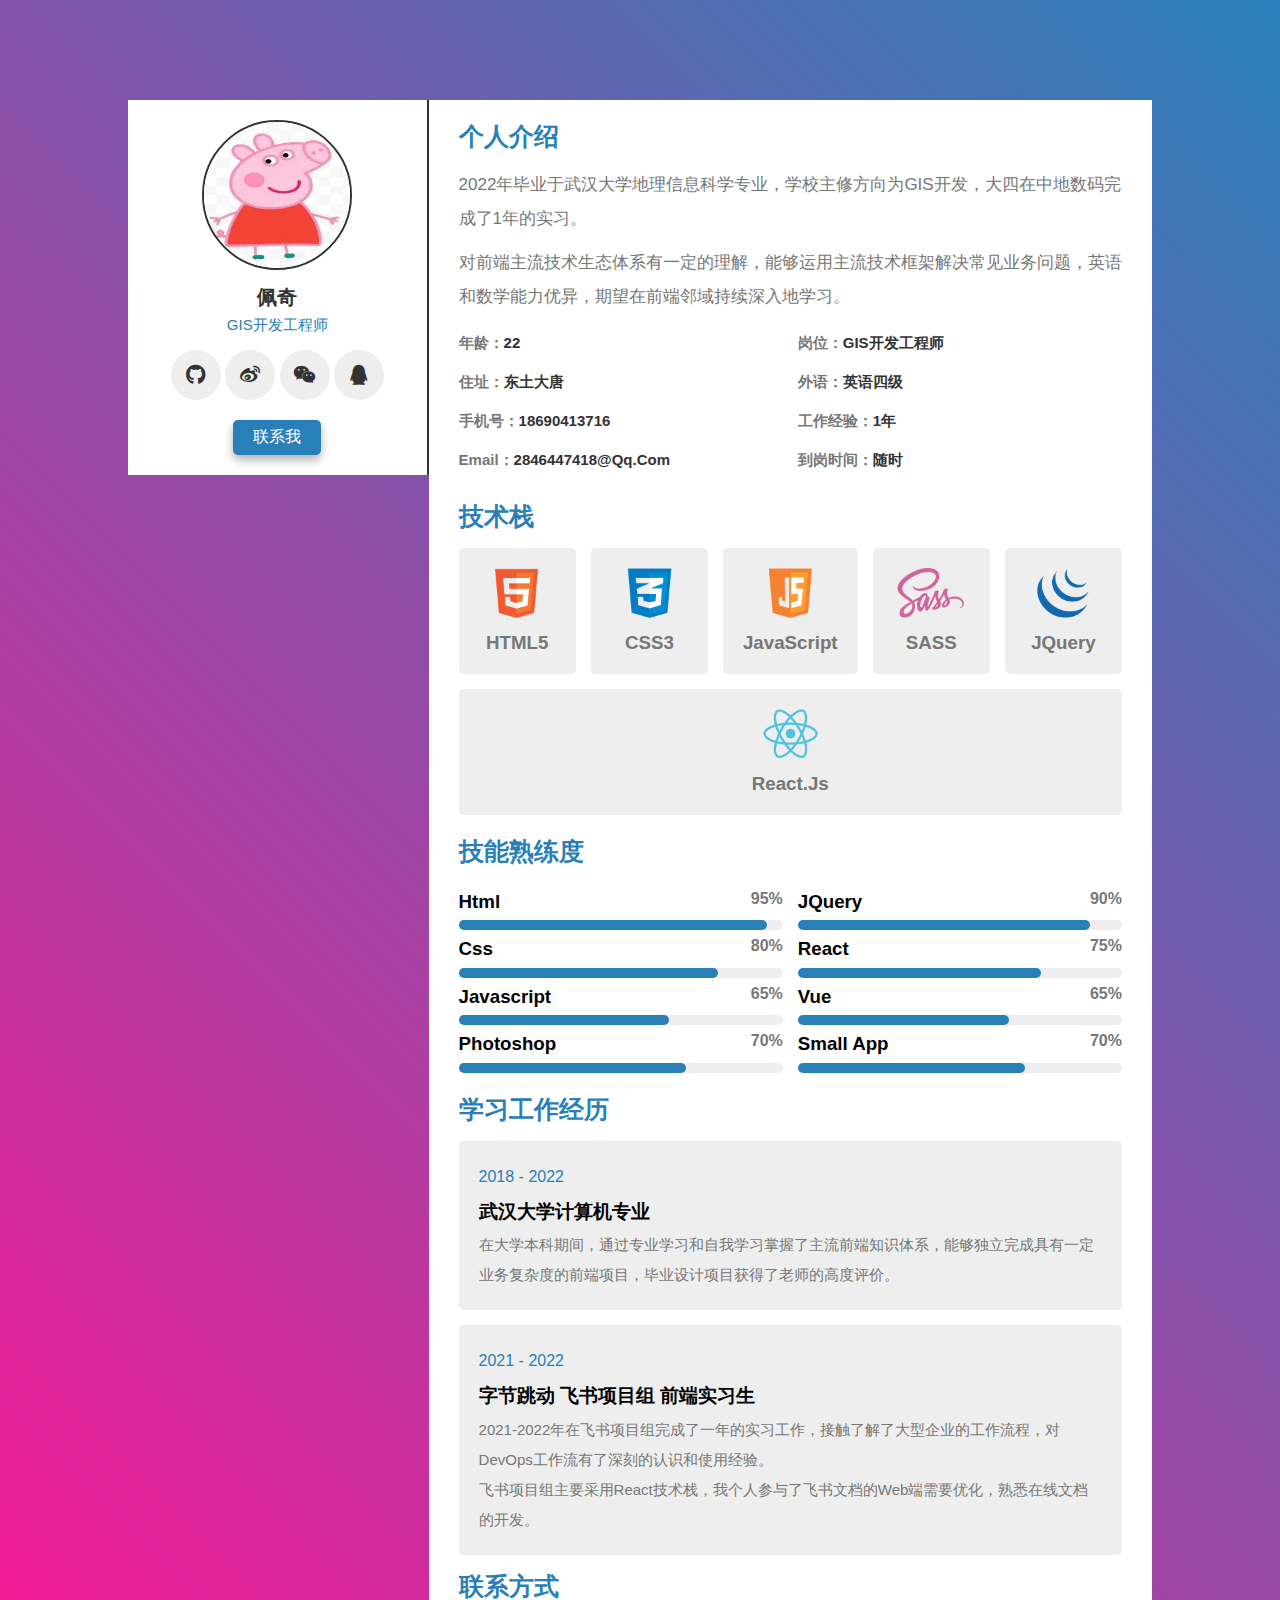
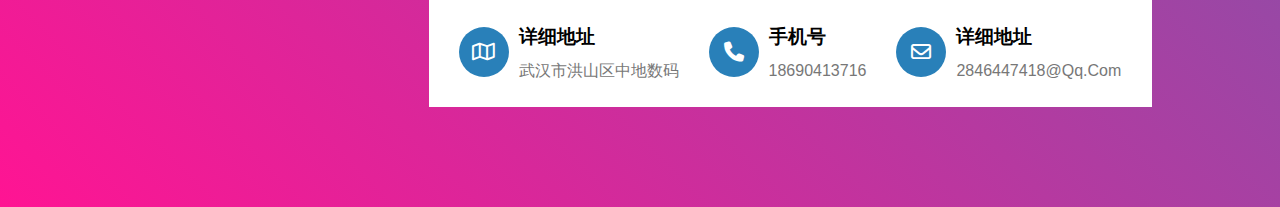
==== index.html @ 904a6cda "Add files via upload" ====
<!DOCTYPE html>
<html lang="en">
<head>
    <meta charset="UTF-8">
    <meta http-equiv="X-UA-Compatible" content="IE=edge">
    <meta name="viewport" content="width=device-width, initial-scale=1.0">
    <title>个人简历</title>
    <!-- 引入图标 -->
    <link rel="shortcut icon" href="favicon.ico" type="image/x-icon">
    <!-- 引入font-awesome -->
    <link rel="stylesheet" href="https://cdn.bootcdn.net/ajax/libs/font-awesome/6.2.1/css/all.css">
    <!-- 引入css样式 -->
    <link rel="stylesheet" href="./css/style.css">
</head>
<body>
    <!-- 页面主体 -->
    <main class="container">
        <!-- 个人概要 -->
        <aside class="profile">
            <img src="./images/pic.png" alt="">
            <h3>佩奇</h3>
            <p>GIS开发工程师</p>
            <div class="share">
                <a href="#" class="fa-brands fa-github"></a>
                <a href="#" class="fa-brands fa-weibo"></a>
                <a href="#" class="fa-brands fa-weixin"></a>
                <a href="#" class="fa-brands fa-qq"></a>
            </div>
            <a href="#" class="btn">联系我</a>
        </aside>
        <!-- 详细信息 -->
        <aside class="information">
            <!-- 个人介绍模块 -->
            <section class="about">
                <h3 class="title">个人介绍</h3>
                <p>2022年毕业于武汉大学地理信息科学专业，学校主修方向为GIS开发，大四在中地数码完成了1年的实习。</p>
                <p>对前端主流技术生态体系有一定的理解，能够运用主流技术框架解决常见业务问题，英语和数学能力优异，期望在前端邻域持续深入地学习。</p>
                <div class="box-container">
                    <div class="box">
                        <h3><span>年龄：</span>22</h3>
                        <h3><span>住址：</span>东土大唐</h3>
                        <h3><span>手机号：</span>18690413716</h3>
                        <h3><span>email：</span>2846447418@qq.com</h3>
                    </div>
                    <div class="box">
                        <h3><span>岗位：</span>GIS开发工程师</h3>
                        <h3><span>外语：</span>英语四级</h3>
                        <h3><span>工作经验：</span>1年</h3>
                        <h3><span>到岗时间：</span>随时</h3>
                    </div>
                </div>
            </section>

            <!-- 技术栈 -->
            <section class="services">
                <h3 class="title">技术栈</h3>
                <div class="tp">
                    <div class="box-tp">
                        <img src="./images/icon-1.png" alt="">
                        <h3>HTML5</h3>
                    </div>
                    <div class="box-tp">
                        <img src="./images/icon-2.png" alt="">
                        <h3>CSS3</h3>
                    </div>
                    <div class="box-tp">
                        <img src="./images/icon-3.png" alt="">
                        <h3>JavaScript</h3>
                    </div>
                    <div class="box-tp">
                        <img src="./images/icon-4.png" alt="">
                        <h3>SASS</h3>
                    </div>
                    <div class="box-tp">
                        <img src="./images/icon-5.png" alt="">
                        <h3>JQuery</h3>
                    </div>
                    <div class="box-tp">
                        <img src="./images/icon-6.png" alt="">
                        <h3>React.js</h3>
                    </div>
                </div>
            </section>

            <!-- 技能熟练度 -->
            <section class="skill">
                <h3 class="title">技能熟练度</h3>
                <div class="box">
                    <div class="box-list">
                        <div class="box1 box-s">
                            <div class="sj"><h3>Html</h3><span>95%</span></div>
                            <div class="jd"><div></div></div>
                        </div>
                        <div class="box2 box-s">
                            <div class="sj"><h3>Css</h3><span>80%</span></div>
                            <div class="jd"><div></div></div>
                        </div>
                        <div class="box3 box-s">
                            <div class="sj"><h3>Javascript</h3><span>65%</span></div>
                            <div class="jd"><div></div></div>
                        </div>
                        <div class="box4 box-s">
                            <div class="sj"><h3>Photoshop</h3><span>70%</span></div>
                            <div class="jd"><div></div></div>
                        </div>
                    </div>
                    <div class="box-list">
                        <div class="box5 box-s">
                            <div class="sj"><h3>JQuery</h3><span>90%</span></div>
                            <div class="jd"><div></div></div>
                        </div>
                        <div class="box6 box-s">
                            <div class="sj"><h3>React</h3><span>75%</span></div>
                            <div class="jd"><div></div></div>
                        </div>
                        <div class="box7 box-s">
                            <div class="sj"><h3>Vue</h3><span>65%</span></div>
                            <div class="jd"><div></div></div>
                        </div>
                        <div class="box8 box-s">
                            <div class="sj"><h3>Small App</h3><span>70%</span></div>
                            <div class="jd"><div></div></div>
                        </div>
                    </div>
                </div>
            </section>

            <!-- 学习工作经历 -->
            <section class="experience">
                <h3 class="title">学习工作经历</h3>
                <div class="box">
                    <span>2018 - 2022</span>
                    <h3>武汉大学计算机专业</h3>
                    <p>在大学本科期间，通过专业学习和自我学习掌握了主流前端知识体系，能够独立完成具有一定业务复杂度的前端项目，毕业设计项目获得了老师的高度评价。</p>
                </div>
                <div class="box">
                    <span>2021 - 2022</span>
                    <h3>字节跳动 飞书项目组 前端实习生</h3>
                    <p>2021-2022年在飞书项目组完成了一年的实习工作，接触了解了大型企业的工作流程，对DevOps工作流有了深刻的认识和使用经验。</p>
                    <p>飞书项目组主要采用React技术栈，我个人参与了飞书文档的Web端需要优化，熟悉在线文档的开发。</p>
                </div>
            </section>

            <!-- 联系方式 -->
            <section class="contact">
                <h3 class="title">联系方式</h3>
                <div class="box">
                    <div class="box-list">
                        <i class="fa-regular fa-map"></i>
                        <div>
                            <h3>详细地址</h3>
                            <p>武汉市洪山区中地数码</p>
                        </div>
                    </div>
                    <div class="box-list">
                        <i class="fa-solid fa-phone"></i>
                        <div>
                            <h3>手机号</h3>
                            <p>18690413716</p>
                        </div>
                    </div>
                    <div class="box-list">
                        <i class="fa-regular fa-envelope"></i>
                        <div>
                            <h3>详细地址</h3>
                            <p>2846447418@qq.com</p>
                        </div>
                    </div>
                </div>
            </section>
        </aside> 
    </main>
</body>
</html>
---- css/style.css ----
/* 声明全局属性 */
:root {
  --blue: #2980b9;
  --black: #333;
  --white: #fff;
  --light-color: #777;
  --light-bg: #eee;
  /* 阴影样式 */
  --box-shadow: 0 5px 10px rgba(0, 0, 0, 0.3);
}

/* 设置页面元素的默认样式 */
* {
  /* 字体系列 */
  font-family: "Microsoft YaHei", sans-serif;
  margin: 0;
  padding: 0;
  /* 自动內减，防止边框和内边距撑大盒子 */
  box-sizing: border-box;
  /* 去掉轮廓 */
  outline: none;
  /* 去掉边框 */
  border: none;
  text-decoration: none;
  /* 设置文本中每个单词以大写开头 */
  text-transform: capitalize;
  transition: all 0.2s linear;
}

/* 设置滚动条整体部分样式 */
html::-webkit-scrollbar {
  width: 10px;
}

/* 设置滚动条的轨道样式 */
html::-webkit-scrollbar-track {
  background: var(--blue);
}

/* 设置滚动条里面的上下移动小方块的样式 */
html::-webkit-scrollbar-thumb {
  background: var(--white);
  border-radius: 50px;
}

/* 设置主体container的样式 */
/* 没有设置高度，将来由子元素撑开 */
.container{
  display: flex;
  padding: 100px 10%;
  background: linear-gradient(45deg, deeppink, var(--blue));
}

/* 公共样式 */
/* 标题 */
.title{
  font-size: 25px;
  color: var(--blue);
  margin-bottom: 15px;
}

/* 设置个人概要样式 */
.container .profile{
  /* 粘性定位 */
  position: sticky;
  top: 20px;
  left: 0;
  
  flex: 400px;/* 初始宽度是400px，能放大，能缩小 */
  padding: 20px 30px;/* 用于约束内容 */
  background: var(--white);
  border-right: 2px solid var(--black);
  text-align: center;

  align-self: flex-start;/* 不要拉伸，从上面对齐 */
}

/* 设置头像 */
.container .profile img{
  height: 150px;
  width: 150px;
  border: 2px solid var(--black);
  border-radius: 50%;
  margin-bottom: 10px;
}

/* 设置头像下文字 */
.container .profile h3{
  color: var(--black);
  font-size: 20px;
}

.container .profile p{
  color: var(--blue);
  padding: 5px 0;
  font-size: 15px;
}

/* 设置分享a标签样式 */
.container .share{
  margin: 10px 0;
}

.container .share a{
  width: 50px;
  height: 50px;
  font-size: 20px;
  background: var(--light-bg);
  color: var(--black);
  line-height: 50px;
  border-radius: 50%;
}

.container .share a:hover{
  background: var(--blue);
  color: var(--white);
  box-shadow: var(--box-shadow);
}

/* 设置联系按钮样式 */
.container .profile .btn{
  display: inline-block;
  background: var(--blue);
  color: var(--white);
  padding: 7px 20px;
  margin-top: 10px;
  border-radius: 5px;
  box-shadow: var(--box-shadow);
}

/* 设置详细信息样式 */
.container .information{
  flex: 1000px;/* 初始宽度是400px，能放大，能缩小 */
  padding: 20px 30px;/* 用于约束内容 */
  background: var(--white);
}

.information .about p{
  color: var(--light-color);
  font-size: 17px;
  line-height: 2;
  margin-bottom: 10px;
}

/* 使用flex布局设置个人详细信息样式 */
.information .about .box-container{
  display: flex;
  flex-wrap: wrap;/* 换行 */
  gap: 15px;
}

/* 左右两个盒子宽度 */
.information .about .box{
  flex: 250px;
}

.information .about .box h3{
  padding: 10px 0;/* 上下间隙 */
  color: var(--black);
  font-size: 15px;
}

.information .about .box span{
  color: var(--light-color);
}

/* 设置技术栈样式 */
.information .services{
  padding: 20px 0;/* 跟上面有间距 */
}

/* 外层盒子布局 */
.information .services .tp{
  display: flex;
  flex-wrap: wrap;
  gap: 15px;
}

/* 六个盒子背景样式 */
.information .services .tp .box-tp{
  flex: 50px;
  padding: 20px;/* 让内容跟边距有间距 */
  background: var(--light-bg);
  text-align: center;
  border-radius: 5px;
}

/* 图片样式 */
.information .services .tp img{
  height: 50px;
  margin-bottom: 10px;
}
.information .services .tp h3{
  font-weight: 700;
  color: var(--light-color);
}


/* 设置技能熟练度样式 */
.information .skill .box{
  display: flex;
  justify-content: space-between;
  flex-wrap: wrap;
  gap: 15px;
  margin-bottom: 20px;
}

/* 两边盒子宽度 */
.information .skill .box-list{
  flex: 200px;
  line-height: 2;
}

/* 上方数据布局 */
.information .skill .box-s .sj{
  display: flex;
  justify-content: space-between;
}

.information .skill .box-s .sj span{
  color: var(--light-color);
  font-weight: 600;/* 字体加粗 */
}

/* 底部进度条样式 */
.information .skill .box-s .jd{
  height: 10px;
  width: 100%;
  background: var(--light-bg);
  border-radius: 5px;
}

/* 进度条通用样式 */
.information .skill .box-s .jd div{
  height: 10px;
  background: var(--blue);
  border-radius: 5px;
}
/* 显示各进度条进度 */
.information .skill .box1 .jd div{
  width: 95%;
}
.information .skill .box2 .jd div{
  width: 80%;
}
.information .skill .box3 .jd div,
.information .skill .box7 .jd div{
  width: 65%;
}
.information .skill .box4 .jd div,
.information .skill .box8 .jd div{
  width: 70%;
}
.information .skill .box5 .jd div{
  width: 90%;
}
.information .skill .box6 .jd div{
  width: 75%;
}


/* 设置经历背景样式 */
.information .experience .box{
  background: var(--light-bg);
  margin-bottom: 15px;
  padding: 20px;
  border-radius: 5px;
  line-height: 2;
}

.information .experience .box span{
  color: var(--blue);
}

.information .experience .box p{
  color: var(--light-color);
  font-size: 15px;
}


/* 设置联系方式样式 */
.information .contact .box{
  display: flex;
  flex-wrap: wrap;
  gap: 30px;
}

/* 三个盒子布局 */
.information .contact .box-list{
  display: flex;
  align-items: center;
  flex-wrap: wrap;
}

/* 图标样式 */
.information .contact .box-list i{
  width: 50px;
  height: 50px;
  font-size: 20px;
  background: var(--blue);
  color: var(--white);
  line-height: 50px;
  border-radius: 50%;
  text-align: center;
}

/* 信息样式 */
.information .contact .box-list div{
  margin-left: 10px;
  line-height: 2;
}

.information .contact .box-list p{
  color: var(--light-color);
}


/* 在宽度1200px以内显示的样式 */
@media (max-width:1200px){
  .container{
    flex-direction: column;
    padding: 20px;
    justify-content: center;
  }

  .container .profile{
    position: static;/* 去掉之前的粘性定位 */
    padding: 20px;
    margin: 0 auto;
    margin-bottom: 20px;
    border-right: none;
    border-radius: 5px;
    box-shadow: var(--box-shadow);
  }

  .container .information{
    box-shadow: var(--box-shadow);
    border-radius: 5px;
  }
}

/* 在600px宽度以内显示的样式 */
@media (max-width:600px){
  .container .profile{
    width: 100%;
  }

  .container .profile .btn{
    width: 100%;
  }

  .container .information .about p{
    font-size: 12px;
  }

  .container .information .experience .box p{
    font-size: 12px;
  }
}
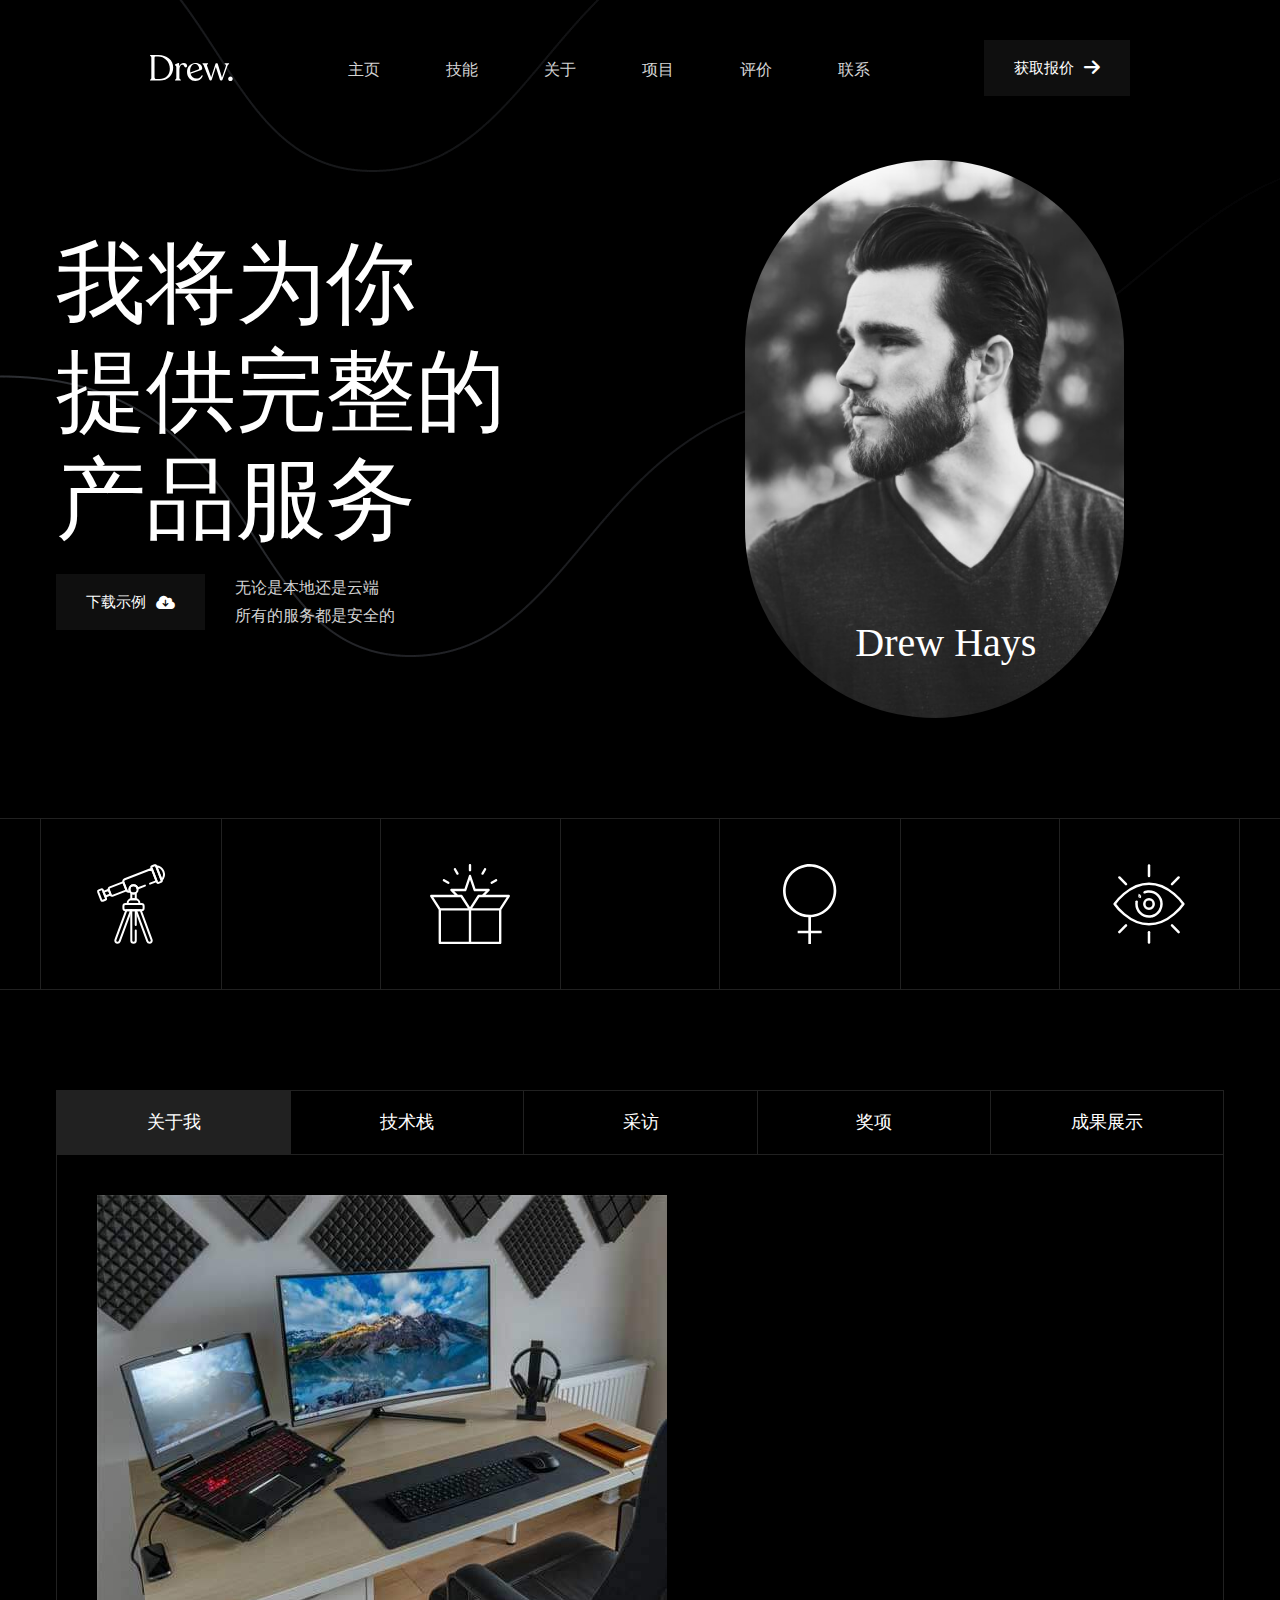
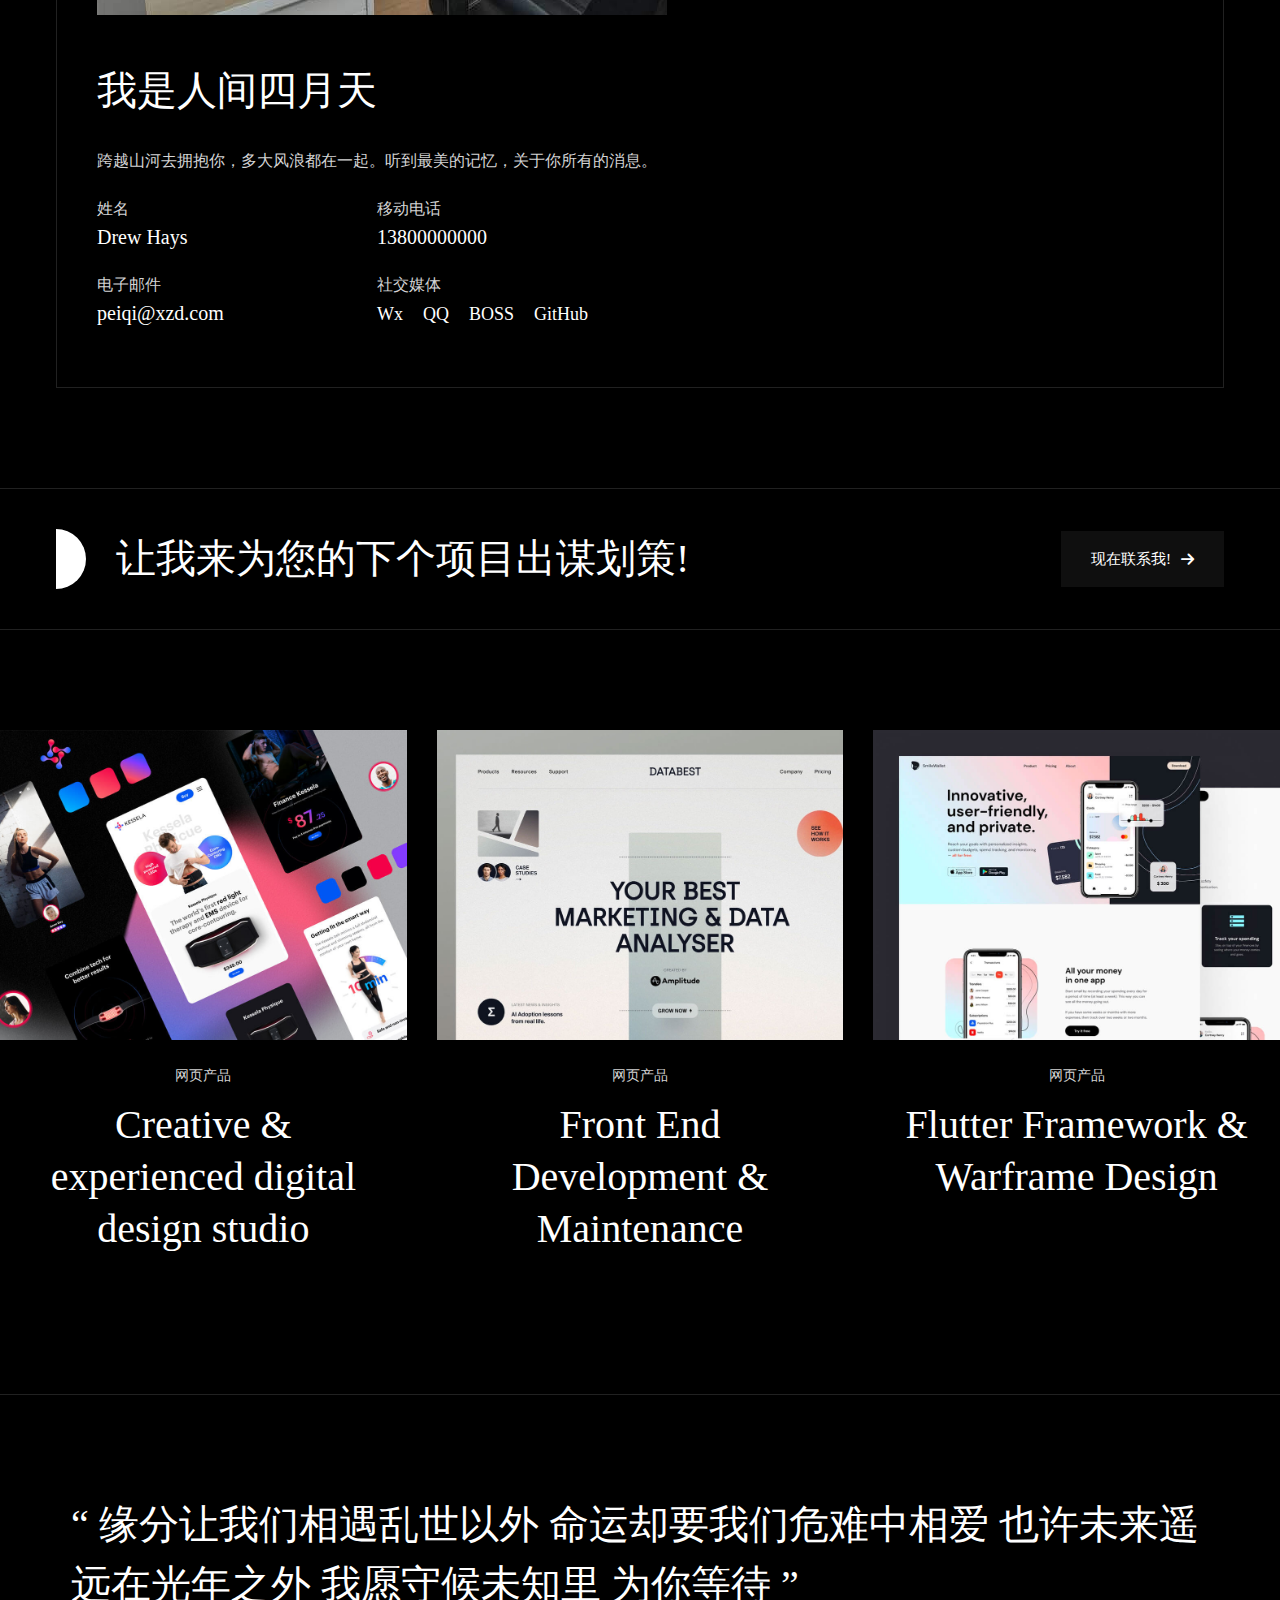
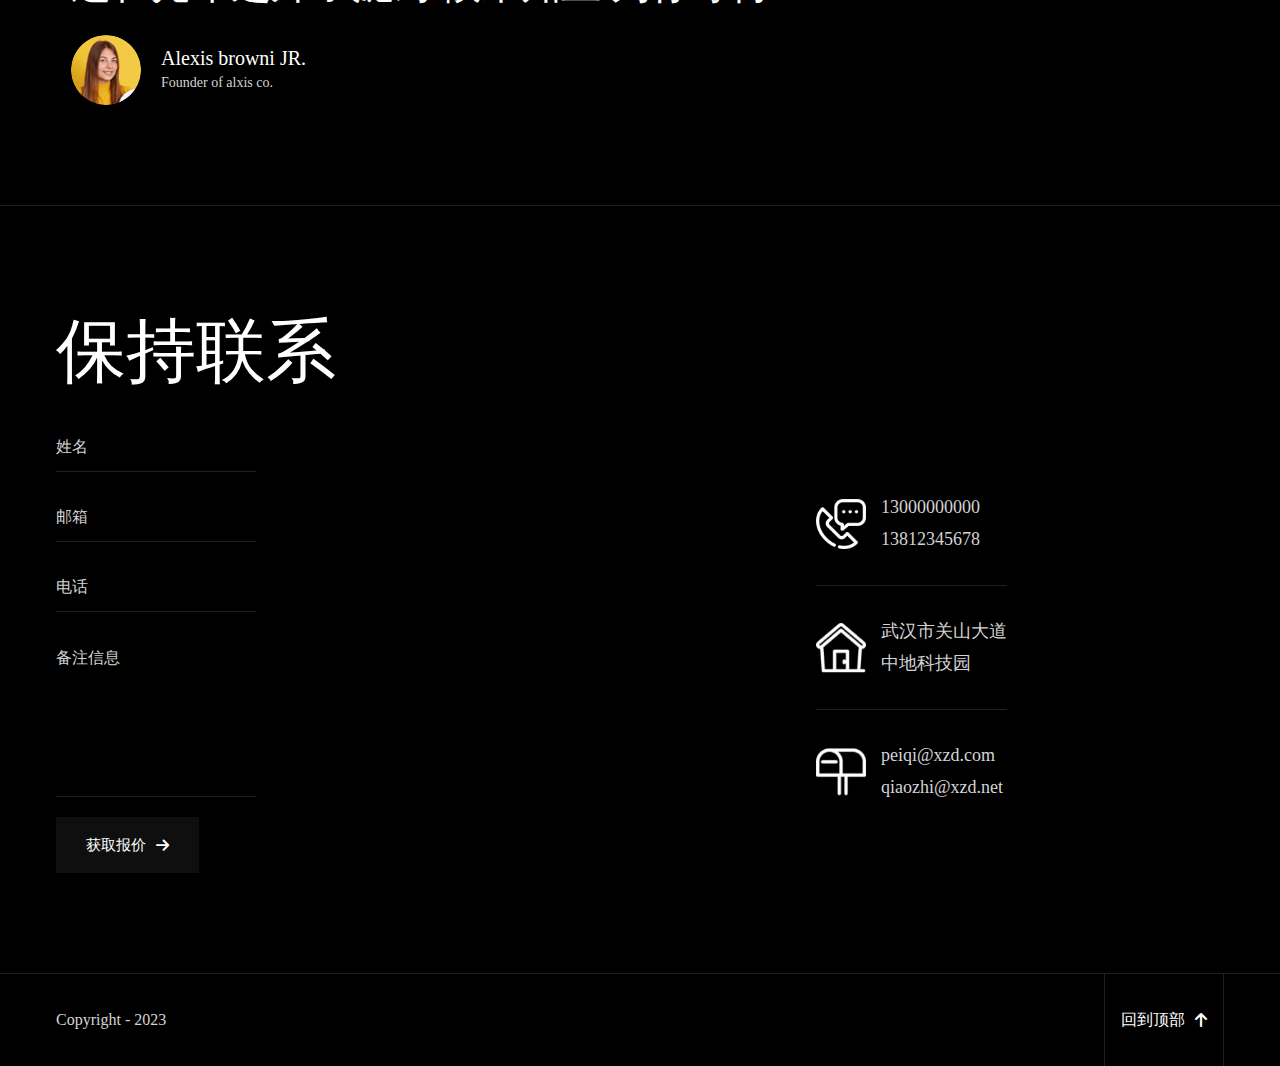
==== commit cbd978a1: "Add files via upload" ====
--- a/index.html
+++ b/index.html
@@ -1,174 +1,375 @@
-<!DOCTYPE html>
-<html lang="en">
-<head>
-    <meta charset="UTF-8">
-    <meta http-equiv="X-UA-Compatible" content="IE=edge">
-    <meta name="viewport" content="width=device-width, initial-scale=1.0">
-    <title>个人简历</title>
-    <!-- 引入图标 -->
-    <link rel="shortcut icon" href="favicon.ico" type="image/x-icon">
-    <!-- 引入font-awesome -->
-    <link rel="stylesheet" href="https://cdn.bootcdn.net/ajax/libs/font-awesome/6.2.1/css/all.css">
-    <!-- 引入css样式 -->
-    <link rel="stylesheet" href="./css/style.css">
-</head>
-<body>
-    <!-- 页面主体 -->
-    <main class="container">
-        <!-- 个人概要 -->
-        <aside class="profile">
-            <img src="./images/pic.png" alt="">
-            <h3>佩奇</h3>
-            <p>GIS开发工程师</p>
-            <div class="share">
-                <a href="#" class="fa-brands fa-github"></a>
-                <a href="#" class="fa-brands fa-weibo"></a>
-                <a href="#" class="fa-brands fa-weixin"></a>
-                <a href="#" class="fa-brands fa-qq"></a>
-            </div>
-            <a href="#" class="btn">联系我</a>
-        </aside>
-        <!-- 详细信息 -->
-        <aside class="information">
-            <!-- 个人介绍模块 -->
-            <section class="about">
-                <h3 class="title">个人介绍</h3>
-                <p>2022年毕业于武汉大学地理信息科学专业，学校主修方向为GIS开发，大四在中地数码完成了1年的实习。</p>
-                <p>对前端主流技术生态体系有一定的理解，能够运用主流技术框架解决常见业务问题，英语和数学能力优异，期望在前端邻域持续深入地学习。</p>
-                <div class="box-container">
-                    <div class="box">
-                        <h3><span>年龄：</span>22</h3>
-                        <h3><span>住址：</span>东土大唐</h3>
-                        <h3><span>手机号：</span>18690413716</h3>
-                        <h3><span>email：</span>2846447418@qq.com</h3>
-                    </div>
-                    <div class="box">
-                        <h3><span>岗位：</span>GIS开发工程师</h3>
-                        <h3><span>外语：</span>英语四级</h3>
-                        <h3><span>工作经验：</span>1年</h3>
-                        <h3><span>到岗时间：</span>随时</h3>
-                    </div>
-                </div>
-            </section>
-
-            <!-- 技术栈 -->
-            <section class="services">
-                <h3 class="title">技术栈</h3>
-                <div class="tp">
-                    <div class="box-tp">
-                        <img src="./images/icon-1.png" alt="">
-                        <h3>HTML5</h3>
-                    </div>
-                    <div class="box-tp">
-                        <img src="./images/icon-2.png" alt="">
-                        <h3>CSS3</h3>
-                    </div>
-                    <div class="box-tp">
-                        <img src="./images/icon-3.png" alt="">
-                        <h3>JavaScript</h3>
-                    </div>
-                    <div class="box-tp">
-                        <img src="./images/icon-4.png" alt="">
-                        <h3>SASS</h3>
-                    </div>
-                    <div class="box-tp">
-                        <img src="./images/icon-5.png" alt="">
-                        <h3>JQuery</h3>
-                    </div>
-                    <div class="box-tp">
-                        <img src="./images/icon-6.png" alt="">
-                        <h3>React.js</h3>
-                    </div>
-                </div>
-            </section>
-
-            <!-- 技能熟练度 -->
-            <section class="skill">
-                <h3 class="title">技能熟练度</h3>
-                <div class="box">
-                    <div class="box-list">
-                        <div class="box1 box-s">
-                            <div class="sj"><h3>Html</h3><span>95%</span></div>
-                            <div class="jd"><div></div></div>
-                        </div>
-                        <div class="box2 box-s">
-                            <div class="sj"><h3>Css</h3><span>80%</span></div>
-                            <div class="jd"><div></div></div>
-                        </div>
-                        <div class="box3 box-s">
-                            <div class="sj"><h3>Javascript</h3><span>65%</span></div>
-                            <div class="jd"><div></div></div>
-                        </div>
-                        <div class="box4 box-s">
-                            <div class="sj"><h3>Photoshop</h3><span>70%</span></div>
-                            <div class="jd"><div></div></div>
-                        </div>
-                    </div>
-                    <div class="box-list">
-                        <div class="box5 box-s">
-                            <div class="sj"><h3>JQuery</h3><span>90%</span></div>
-                            <div class="jd"><div></div></div>
-                        </div>
-                        <div class="box6 box-s">
-                            <div class="sj"><h3>React</h3><span>75%</span></div>
-                            <div class="jd"><div></div></div>
-                        </div>
-                        <div class="box7 box-s">
-                            <div class="sj"><h3>Vue</h3><span>65%</span></div>
-                            <div class="jd"><div></div></div>
-                        </div>
-                        <div class="box8 box-s">
-                            <div class="sj"><h3>Small App</h3><span>70%</span></div>
-                            <div class="jd"><div></div></div>
-                        </div>
-                    </div>
-                </div>
-            </section>
-
-            <!-- 学习工作经历 -->
-            <section class="experience">
-                <h3 class="title">学习工作经历</h3>
-                <div class="box">
-                    <span>2018 - 2022</span>
-                    <h3>武汉大学计算机专业</h3>
-                    <p>在大学本科期间，通过专业学习和自我学习掌握了主流前端知识体系，能够独立完成具有一定业务复杂度的前端项目，毕业设计项目获得了老师的高度评价。</p>
-                </div>
-                <div class="box">
-                    <span>2021 - 2022</span>
-                    <h3>字节跳动 飞书项目组 前端实习生</h3>
-                    <p>2021-2022年在飞书项目组完成了一年的实习工作，接触了解了大型企业的工作流程，对DevOps工作流有了深刻的认识和使用经验。</p>
-                    <p>飞书项目组主要采用React技术栈，我个人参与了飞书文档的Web端需要优化，熟悉在线文档的开发。</p>
-                </div>
-            </section>
-
-            <!-- 联系方式 -->
-            <section class="contact">
-                <h3 class="title">联系方式</h3>
-                <div class="box">
-                    <div class="box-list">
-                        <i class="fa-regular fa-map"></i>
-                        <div>
-                            <h3>详细地址</h3>
-                            <p>武汉市洪山区中地数码</p>
-                        </div>
-                    </div>
-                    <div class="box-list">
-                        <i class="fa-solid fa-phone"></i>
-                        <div>
-                            <h3>手机号</h3>
-                            <p>18690413716</p>
-                        </div>
-                    </div>
-                    <div class="box-list">
-                        <i class="fa-regular fa-envelope"></i>
-                        <div>
-                            <h3>详细地址</h3>
-                            <p>2846447418@qq.com</p>
-                        </div>
-                    </div>
-                </div>
-            </section>
-        </aside> 
-    </main>
-</body>
+<!DOCTYPE html>
+<html lang="en">
+
+<head>
+  <meta charset="UTF-8" />
+  <meta http-equiv="X-UA-Compatible" content="IE=edge" />
+  <meta name="viewport" content="width=device-width, initial-scale=1.0" />
+  <title>个人技能介绍</title>
+  <link rel="shortcut icon" href="favicon.ico" type="image/x-icon">
+  <link rel="stylesheet" href="./assets/css/style.css">
+  <link href="https://cdn.bootcdn.net/ajax/libs/font-awesome/6.2.1/css/all.css" rel="stylesheet">
+
+</head>
+
+<body>
+  <!-- 开屏 -->
+  <div class="preload" data-preload>
+    <span class="line"></span>
+  </div>
+
+
+  <!-- 顶部导航栏 -->
+  <header class="header">
+    <div class="container">
+      <a href="#" class="logo">
+        <img src="./assets/images/logo.svg" alt="">
+      </a>
+      <ul class="navtop">
+        <li><a href="#">主页</a></li>
+        <li><a href="#">技能</a></li>
+        <li><a href="#">关于</a></li>
+        <li><a href="#">项目</a></li>
+        <li><a href="#">评价</a></li>
+        <li><a href="#">联系</a></li>
+      </ul>
+      <a href="#" class="btn">
+        <span>获取报价</span>
+        <i class="fa-solid fa-arrow-right"></i>
+      </a>
+    </div>
+  </header>
+
+
+  <!-- 主体 -->
+  <main>
+    <!-- 第一部分 -->
+    <section class="section1">
+      <div class="container">
+        <div class="left">
+          <h1>我将为你<br>提供完整的<br>产品服务</h1>
+          <div class="wrapper">
+            <a href="#" class="btn">
+              <span>下载示例</span>
+              <i class="fa-solid fa-cloud-arrow-down"></i>
+            </a>
+            <p>无论是本地还是云端<br>所有的服务都是安全的</p>
+          </div>
+        </div>
+        <div class="right">
+          <img src="./assets/images/hero-banner.jpg" alt="">
+          <span>Drew Hays</span>
+        </div>
+        <img src="./assets/images/hero-shape-1.png" alt="" class="shape shape1">
+        <img src="./assets/images/hero-shape-2.png" alt="" class="shape shape2">
+    </div>
+    </section>
+
+    <!-- 第二部分 -->
+    <section class="section2">
+      <div class="container">
+        <div class="list">
+            <div class="item">
+              <img src="./assets/images/service-icon-1.svg" alt="">
+              <h3><a href="#">网页<br>开发</a></h3>
+            </div>
+            <div class="item">
+              <img src="./assets/images/service-icon-2.svg" alt="">
+              <h3><a href="#">数字<br>营销</a></h3>
+            </div>
+            <div class="item">
+              <img src="./assets/images/service-icon-3.svg" alt="">
+              <h3><a href="#">图标<br>设计</a></h3>
+            </div>
+            <div class="item">
+              <img src="./assets/images/service-icon-4.svg" alt="">
+              <h3><a href="#">移动APP</a></h3>
+            </div>
+        </div>
+      </div>
+    </section>
+
+    <!-- 第三部分 -->
+    <section class="section3">
+      <div class="container">
+        <div class="container-box">
+          <ul class="navtop">
+            <li class="active"><button>关于我</button></li>
+            <li><button>技术栈</button></li>
+            <li><button>采访</button></li>
+            <li><button>奖项</button></li>
+            <li><button>成果展示</button></li>
+          </ul>
+          <!-- 1 -->
+          <div class="content1 content">
+            <div class="content1-box">
+              <div class="left">
+                <img src="./assets/images/about-banner.jpg" alt="">
+              </div>
+              <div class="right">
+                <h2>我是人间四月天</h2>
+                <p class="title">跨越山河去拥抱你，多大风浪都在一起。听到最美的记忆，关于你所有的消息。</p>
+                <ul class="list">
+                  <li>
+                    <p>姓名</p>
+                    <span>Drew Hays</span>
+                  </li>
+                  <li>
+                    <p>移动电话</p>
+                    <span>13800000000</span>
+                  </li>
+                  <li>
+                    <p>电子邮件</p>
+                    <span>peiqi@xzd.com</span>
+                  </li>
+                  <li>
+                    <p>社交媒体</p>
+                    <div class="social">
+                      <a href="#">Wx</a>
+                      <a href="#">QQ</a>
+                      <a href="#">BOSS</a>
+                      <a href="#">GitHub</a>
+                    </div>
+                  </li>
+                </ul>
+              </div>
+            </div>
+          </div>
+          <!-- 2 -->
+          <div class="content2 content">
+            <div class="content2-box">
+              <div class="left">
+                <h3>花花绿绿的世界里，我只会喜欢你。</h3>
+                <p>愿你在我看不到的地方安然无恙，愿你的冬天永远不缺暖阳。愿你的明天不再经历雨打风霜，愿你的未来永远热泪盈眶。</p>
+                <ul class="list">
+                  <li>
+                    <div class="top">
+                      <span>网页开发</span>
+                      <span>95%</span>
+                    </div>
+                    <div class="bottom"><span style="width: 95%;"></span></div>
+                  </li>
+                  <li>
+                    <div class="top">
+                      <span>UI设计</span>
+                      <span>85%</span>
+                    </div>
+                    <div class="bottom"><span style="width: 85%;"></span></div>
+                  </li>
+                </ul>
+              </div>
+              <div class="right">
+                <img src="./assets/images/skill-banner.jpg" alt="">
+              </div>
+            </div>
+          </div>
+          <!-- 3 -->
+          <div class="content3 content">
+            <div class="content3-box">
+              <div class="list">
+                <img src="./assets/images/interview-1.jpg" alt="">
+                <button class="btn">Play</button>
+              </div>
+              <div class="list">
+                <img src="./assets/images/interview-2.jpg" alt="">
+                <button class="btn">Play</button>
+              </div>
+              <div class="list">
+                <img src="./assets/images/interview-3.jpg" alt="">
+                <button class="btn">Play</button>
+              </div>
+            </div>
+          </div>
+          <!-- 4 -->
+          <div class="content4 content">
+            <h3>我全部的好脾气，因为我爱你。愿我在六十岁的时候陪你看看夕阳，愿我在想起你嘴角微微上扬。愿我在北方的冬天为你披件衣裳，愿我在一贫如洗能有你在身旁。</h3>
+            <ul class="list">
+              <li><img src="./assets/images/awward-1.jpg" alt="" width="100%" height="100%"></li>
+              <li><img src="./assets/images/awward-2.jpg" alt="" width="100%" height="100%"></li>
+              <li><img src="./assets/images/awward-3.jpg" alt="" width="100%" height="100%"></li>
+            </ul>
+          </div>
+          <!-- 5 -->
+          <div class="content5 content">
+            <ul class="list">
+              <li>
+                <img src="./assets/images/exhibition-1.jpg" alt="" width="100%" height="100%">
+                <i class="fa-regular fa-face-smile"></i>
+              </li>
+              <li>
+                <img src="./assets/images/exhibition-2.jpg" alt="" width="100%" height="100%">
+                <i class="fa-regular fa-face-smile"></i>
+              </li>
+              <li>
+                <img src="./assets/images/exhibition-3.jpg" alt="" width="100%" height="100%">
+                <i class="fa-regular fa-face-smile"></i>
+              </li>
+              <li>
+                <img src="./assets/images/exhibition-4.jpg" alt="" width="100%" height="100%">
+                <i class="fa-regular fa-face-smile"></i>
+              </li>
+              <li>
+                <img src="./assets/images/exhibition-5.jpg" alt="" width="100%" height="100%">
+                <i class="fa-regular fa-face-smile"></i>
+              </li>
+              <li>
+                <img src="./assets/images/exhibition-6.jpg" alt="" width="100%" height="100%">
+                <i class="fa-regular fa-face-smile"></i>
+              </li>
+            </ul>
+          </div>
+        </div>
+      </div>
+    </section>
+
+    <!-- 第四部分 -->
+    <section class="section4">
+      <div class="container">
+        <h2>让我来为您的下个项目出谋划策!</h2>
+        <a href="#" class="btn">
+          <span>现在联系我!</span>
+          <i class="fa-solid fa-arrow-right"></i>
+        </a>
+      </div>
+    </section>
+
+    <!-- 第五部分 -->
+    <section class="section5">
+      <ul class="container">
+        <li>
+          <div class="picture">
+            <img src="./assets/images/project-1.jpg" alt="" width="100%" height="100%">
+            <div class="bj"></div>
+            <a href="#" class="btn">
+              <span>项目细节</span>
+              <i class="fa-solid fa-arrow-right"></i>
+            </a>
+          </div>
+          <div class="info">
+            <p>网页产品</p>
+            <h3><a href="#">Creative & experienced digital design studio</a></h3>
+          </div>
+        </li>
+        <li>
+          <div class="picture">
+            <img src="./assets/images/project-2.jpg" alt="" width="100%" height="100%">
+            <div class="bj"></div>
+            <a href="#" class="btn">
+              <span>项目细节</span>
+              <i class="fa-solid fa-arrow-right"></i>
+            </a>
+          </div>
+          <div class="info">
+            <p>网页产品</p>
+            <h3><a href="#">Front End Development & Maintenance</a></h3>
+          </div>
+        </li>
+        <li>
+          <div class="picture">
+            <img src="./assets/images/project-3.jpg" alt="" width="100%" height="100%">
+            <div class="bj"></div>
+            <a href="#" class="btn">
+              <span>项目细节</span>
+              <i class="fa-solid fa-arrow-right"></i>
+            </a>
+          </div>
+          <div class="info">
+            <p>网页产品</p>
+            <h3><a href="#">Flutter Framework & Warframe Design</a></h3>
+          </div>
+        </li>
+      </ul>
+    </section>
+
+    <!-- 第六部分 -->
+    <section class="section6">
+      <div class="container">
+        <div class="content">
+          <h2>“ 缘分让我们相遇乱世以外 命运却要我们危难中相爱 也许未来遥远在光年之外 我愿守候未知里 为你等待 ”</h2>
+          <div class="info">
+            <img src="./assets/images/client.png" alt="">
+            <div class="info-list">
+              <span class="info-1">Alexis browni JR.</span>
+              <span class="info-2">Founder of alxis co.</span>
+            </div>
+          </div>
+        </div>
+      </div>
+    </section>
+
+    <!-- 第七部分 -->
+    <section class="section7">
+      <div class="container">
+        <h2>保持联系</h2>
+        <div class="content">
+          <form action="./index.html" method="post">
+            <input class="input" type="text" name="name" placeholder="姓名">
+            <input class="input" type="email" name="email" placeholder="邮箱">
+            <input class="input" type="tel" name="phone" placeholder="电话">
+            <textarea class="input" name="comment" placeholder="备注信息"></textarea>
+            <button class="btn" type="submit">
+              <span>获取报价</span>
+              <i class="fa-solid fa-arrow-right"></i>
+            </button>
+          </form>
+          <div id="map" class="map"></div>
+          <ul class="list">
+            <li>
+              <img src="./assets/images/contact-icon-1.png" alt="" width="50px" height="50px">
+              <div class="info">
+                <span>13000000000</span>
+                <span>13812345678</span>
+              </div>
+            </li>
+            <li>
+              <img src="./assets/images/contact-icon-2.png" alt="" width="50px" height="50px">
+              <div class="info">
+                <span>武汉市关山大道</span>
+                <span>中地科技园</span>
+              </div>
+            </li>
+            <li>
+              <img src="./assets/images/contact-icon-3.png" alt="" width="50px" height="50px">
+              <div class="info">
+                <span>peiqi@xzd.com</span>
+                <span>qiaozhi@xzd.net</span>
+              </div>
+            </li>
+          </ul>
+        </div>
+      </div>
+    </section>
+  </main>
+
+  <!-- 底部版权信息 -->
+  <footer class="footer">
+    <div class="container">
+      <p>Copyright - 2023</p>
+      <a href="#" class="back">
+        <span>回到顶部</span>
+        <i class="fa-solid fa-arrow-up"></i>
+      </a>
+    </div>
+  </footer>
+
+
+
+
+  <!-- 引入地图资源 -->
+  <script type="text/javascript">
+    window._AMapSecurityConfig = {
+        securityJsCode: '5ca526fc0ad12028bca805d7eda4ab2e',
+    }
+  </script>
+  <script type="text/javascript"
+    src="https://webapi.amap.com/maps?v=2.0&key=c7ec6ff48f21637f3653c52c8d9bca36">
+  </script>
+
+
+
+
+  <!-- 引入js文件 -->
+  <script src="./assets/js/script.js"></script>
+</body>
+
 </html>--- a/assets/css/style.css
+++ b/assets/css/style.css
@@ -0,0 +1,886 @@
+/*-----------------------------------*\
+  #main.css
+\*-----------------------------------*/
+
+/**
+ * copyright 2022 codewithsadee
+ */
+
+
+
+
+
+/*-----------------------------------*\
+  #CUSTOM PROPERTY
+\*-----------------------------------*/
+
+:root {
+
+  /**
+   * COLORS
+   */
+
+  /* background colors */
+  --bg-white: hsla(0, 0%, 100%, 1);
+  --bg-light-gray: hsla(240, 1%, 83%, 1);
+  --bg-jet: hsla(0, 0%, 18%, 1);
+  --bg-eerie-black: hsla(0, 0%, 13%, 1);
+  --bg-rich-black-fogra-29: hsla(229, 23%, 9%, 1);
+  --bg-smoky-black: hsla(0, 0%, 6%, 1);
+  --bg-black: hsla(0, 0%, 0%, 1);
+
+  /* gradient colors */
+  --gradient-1: linear-gradient(to top, var(--bg-black) 0%, transparent 40%);
+  --gradient-2: radial-gradient(circle at 75% 100%, hsla(79, 100%, 70%, 0.3) 0%, transparent 100%);
+
+  /* text colors */
+  --text-white: hsla(0, 0%, 100%, 1);
+  --text-light-gray: hsla(240, 1%, 83%, 1);
+  --text-rich-black-fogra-29: hsla(216, 42%, 12%, 1);
+  --text-smoky-black: hsla(0, 0%, 6%, 1);
+  --text-black: hsla(0, 0%, 0%, 1);
+
+  /* border colors */
+  --border-white: hsla(0, 0%, 100%, 1);
+  --border-light-gray: hsla(240, 1%, 83%, 1);
+  --border-gainsboro: hsla(220, 13%, 91%, 1);
+  --border-eerie-black: hsla(0, 0%, 13%, 1);
+  --border-smoky-black: hsla(0, 0%, 6%, 1);
+
+  /**
+   * TYPOGRAPHY
+   */
+
+
+  /* font size */
+  --fontSize-1: 4.6rem;
+  --fontSize-2: 4.5rem;
+  --fontSize-3: 4rem;
+  --fontSize-4: 3rem;
+  --fontSize-5: 2.4rem;
+  --fontSize-6: 1.8rem;
+  --fontSize-7: 2rem;
+  --fontSize-8: 1.6rem;
+  --fontSize-9: 1.5rem;
+  --fontSize-10: 1.4rem;
+
+  /* font weight */
+  --weight-regular: 400;
+  --weight-medium: 500;
+
+
+  /**
+   * BORDER RADIUS
+   */
+
+  --radius-pill: 500px;
+  --radius-circle: 50%;
+
+  /**
+   * TRANSITION
+   */
+
+  --transition-1: 0.25s ease;
+  --transition-2: 0.5s ease;
+  --transition-3: 1000ms cubic-bezier(0.03, 0.98, 0.52, 0.99) 0s;
+  --cubic-in: cubic-bezier(0.51, 0.03, 0.64, 0.28);
+  --cubic-out: cubic-bezier(0.05, 0.83, 0.52, 0.97);
+
+}
+
+
+
+
+
+/*-----------------------------------*\
+  #RESET
+\*-----------------------------------*/
+
+*,
+*::before,
+*::after {
+  margin: 0;
+  padding: 0;
+  box-sizing: border-box;
+}
+
+li { list-style: none; }
+
+a,
+img,
+span,
+input,
+button,
+textarea,
+ion-icon { display: block; }
+
+a {
+  color: inherit;
+  text-decoration: none;
+}
+
+img { height: auto; }
+
+input,
+button,
+textarea {
+  background: none;
+  border: none;
+  font: inherit;
+}
+
+input,
+textarea { width: 100%; }
+
+button { cursor: pointer; }
+
+ion-icon { pointer-events: none; }
+
+address { font-style: normal; }
+
+html {
+  font-size: 10px;
+  scroll-behavior: smooth;
+}
+
+body {
+  background-color: var(--bg-black);
+  color: var(--text-light-gray);
+  font-family: var(--fontFamily-roboto);
+  font-size: var(--fontSize-8);
+  line-height: 1.75;
+  /* overflow: hidden; */
+}
+
+body.loaded { overflow-y: auto; }
+
+body.nav-active { overflow: hidden; }
+
+::-webkit-scrollbar { width: 5px; }
+
+::-webkit-scrollbar-track { border-inline-start: 1px solid var(--border-eerie-black); }
+
+::-webkit-scrollbar-thumb { background-color: var(--bg-white); }
+
+
+/* 开屏样式 */
+
+
+/* 顶部导航 */
+.header{
+  position: absolute;
+  top: 0;
+  left: 0;
+  width: 100%;
+  padding: 40px 90px;
+}
+.header .container{
+  display: flex;
+  justify-content: space-between;
+  align-items: center;
+  padding: 0 60px;
+  height: 56px;
+}
+
+.header .container .navtop{
+  display: flex;
+  gap: 50px;
+}
+.header .container .navtop a{
+  padding: 8px;
+  margin-top: 4px;
+}
+
+.btn{
+  display: flex;
+  align-items: center;
+  gap: 10px;
+  color: var(--text-white);
+  background: var(--bg-smoky-black);
+  font-size: var(--fontSize-9);
+  height: 56px;
+  padding: 0 30px;
+}
+.btn:hover{
+  border: 1px solid var(--bg-white);
+}
+.header .container .btn i{
+  font-size: 1.8rem;
+}
+
+/* 给header添加固定定位样式 */
+.header.active{
+  position: fixed;
+  background: var(--bg-jet);
+  padding: 10px 90px;
+  animation: roll 0.5s;
+  z-index: 2000;
+}
+@keyframes roll {
+  from{transform: translateY(-100%);}
+  to{transform: translateY(0);}
+}
+
+
+
+/* 第一部分 */
+.section1{
+  /* position: relative; */
+  padding-top: 160px;
+}
+.section1 .container{
+  display: flex;
+  justify-content: space-between;
+  gap: 50px;
+  /* width: 1320px; */
+  margin: 0 auto;
+  padding: 0 16px;
+}
+
+/* 左边 */
+.section1 .container .left{
+  padding-top: 70px;
+  width: 50%;
+}
+.section1 .container .left h1{
+  color: var(--text-white);
+  font-weight: var(--weight-regular);
+  font-size: 90px;
+  line-height: 1.2;
+}
+.section1 .container .left .wrapper{
+  display: flex;
+  align-items: center;
+  gap: 30px;
+  margin: 20px 0;
+}
+
+/* 右边 */
+.section1 .container .right{
+  position: relative;
+  margin: 0 100px;
+  border-radius: var(--radius-pill);
+  overflow: hidden;
+}
+.section1 .container .right img{
+  width: 410px;
+}
+.section1 .container .right span{
+  position: absolute;
+  bottom: 40px;
+  left: 110px;
+  color: var(--text-white);
+  font-size: 40px;
+  font-weight: var(--weight-regular);
+}
+
+/* 第一部分背景样式 */
+.section1 .container .shape1{
+  top: -60px;
+  left: 120px;
+}
+.section1 .container .shape2{
+  top: 17;
+  left: 0px;
+}
+.section1 .container .shape{
+  position: absolute;
+  z-index: -1;
+}
+
+
+
+/* 第二部分 */
+.section2{
+  margin-top: 100px;
+  border-top: 1px solid var(--border-eerie-black);
+  border-bottom: 1px solid var(--border-eerie-black);
+}
+.section2 .container{
+  /* width: 1320px; */
+  margin: 0 auto;
+}
+.section2 .container .list{
+  display: flex;
+  gap: 158px;
+}
+.section2 .container .list .item{
+  position: relative;
+  width: 25%;
+  padding: 45px 0;
+  border-left: 1px solid var(--bg-eerie-black);
+  border-right: 1px solid var(--bg-eerie-black);
+}
+.section2 .container .list .item img{
+  margin: auto;
+  opacity: 1;
+}
+.section2 .container .list .item h3{
+  position: absolute;
+  top: 50%;
+  left: 50%;
+  transform: translate(-50%,-50%);
+  color: var(--text-white);
+  font-size: var(--fontSize-5);
+  font-weight: var(--weight-regular);
+  line-height: 1.3;
+  transition: var(--transition-1);
+  opacity: 0;
+}
+.section2 .container .list .item:hover img{
+  opacity: 0;
+}
+.section2 .container .list .item:hover h3{
+  opacity: 1;
+}
+
+
+
+/* 第三部分 */
+.section3{
+  padding: 100px 0;
+}
+.section3 .container{
+  /* width: 1320px; */
+  padding: 0 16px;
+  margin: auto;
+}
+.section3 .container .container-box{
+  border: 1px solid var(--border-eerie-black);
+}
+/* 第三部分导航栏 */
+.section3 .container .container-box .navtop{
+  display: flex;
+  flex-wrap: wrap;
+}
+.section3 .container .container-box .navtop li{
+  width: 20%;
+  flex-grow: 1;
+}
+.section3 .container .container-box .navtop li:not(:first-child){
+  border-left: 1px solid var(--border-eerie-black);
+}
+.section3 .container .container-box .navtop li:hover{
+  background: var(--bg-eerie-black);
+}
+/* 导航栏激活样式 */
+.section3 .container .container-box .navtop .active{
+  background: var(--bg-eerie-black);
+}
+.section3 .container .container-box .navtop button{
+  width: 100%;
+  color: var(--text-white);
+  font-size: var(--fontSize-6);
+  padding: 16px 0;
+  border-bottom: 1px solid var(--border-eerie-black);
+}
+
+/* 下方内容1 */
+.section3 .content1{
+  display: block;
+  padding: 60px;
+}
+.section3 .content1 .content1-box{
+  display: flex;
+  gap: 50px;
+  flex-wrap: wrap;
+}
+.section3 .content1 .content1-box .right h2{
+  color: var(--text-white);
+  font-size: 40px;
+  font-weight: var(--weight-regular);
+  margin-bottom: 30px;
+  line-height: 1.3;
+}
+.section3 .content1 .content1-box .right .title{
+  margin-bottom: 20px;
+}
+/* 右边下方网格布局 */
+.section3 .content1 .content1-box .right .list{
+  display: grid;
+  grid-template-columns: 1fr 1fr;
+}
+.section3 .content1 .content1-box .right .list li:not(:last-child){
+  margin-bottom: 20px;
+}
+.section3 .content1 .content1-box .right .list span{
+  color: var(--text-white);
+  font-weight: var(--weight-regular);
+  font-size: var(--fontSize-7);
+  line-height: 1.4;
+}
+/* 社交媒体 */
+.section3 .content1 .content1-box .right .list .social{
+  display: flex;
+  align-items: center;
+  gap: 20px;
+}
+.section3 .content1 .content1-box .right .list .social a{
+  font-size: var(--fontSize-6);
+  color: var(--text-white);
+}
+
+/* 下方内容2 */
+.section3 .content2{
+  display: none;
+  padding: 60px;
+}
+.section3 .content2 .content2-box{
+  display: flex;
+  gap: 50px;
+}
+.section3 .content2 .content2-box .left h3{
+  color: var(--text-white);
+  font-size: 40px;
+  font-weight: var(--weight-regular);
+  margin-bottom: 30px;
+  line-height: 1.3;
+}
+.section3 .content2 .content2-box .left p{
+  margin-bottom: 20px;
+}
+/* 下方进度条列表 */
+.section3 .content2 .content2-box .left .list .top{
+  display: flex;
+  align-items: center;
+  justify-content: space-between;
+  margin: 30px 0 12px 0;
+}
+.section3 .content2 .content2-box .left .list .bottom{
+  background: var(--bg-smoky-black);
+  height: 4px;
+}
+.section3 .content2 .content2-box .left .list .bottom span{
+  background: var(--bg-white);
+  height: 100%;
+}
+
+/* 下方内容3 */
+.section3 .content3{
+  display: none;
+  padding: 60px;
+}
+.section3 .content3 .content3-box{
+  display: grid;
+  grid-template-columns: 1fr 1fr 1fr;
+  gap: 50px;
+}
+/* play按钮 */
+.section3 .content3 .content3-box .list{
+  position: relative;
+}
+.section3 .content3 .content3-box .list .btn{
+  position: absolute;
+  top: 50%;
+  left: 50%;
+  transform: translate(-50%, -50%);
+  width: 60px;
+  height: 60px;
+  justify-content: center;
+  color: var(--text-smoky-black);
+  background: var(--bg-white);
+  border-radius: var(--radius-circle);
+}
+
+/* 下方内容4 */
+.section3 .content4{
+  display: none;
+  padding: 60px;
+}
+.section3 .content4 h3{
+  color: var(--text-white);
+  font-size: 40px;
+  font-weight: var(--weight-regular);
+  margin-bottom: 30px;
+  line-height: 1.3;
+}
+.section3 .content4 .list{
+  display: grid;
+  grid-template-columns: repeat(3, 1fr);
+  gap: 50px;
+}
+.section3 .content4 .list li{
+  width: 355px;
+  height: 255px;
+}
+
+/* 下方内容5 */
+.section3 .content5{
+  display: none;
+  padding: 60px;
+}
+.section3 .content5 .list{
+  display: grid;
+  grid-template-columns: 1fr 1fr 1fr;
+  grid-template-rows: 1fr 1fr;
+  gap: 50px;
+}
+.section3 .content5 .list li{
+  position: relative;
+  width: 350px;
+  height: 190px;
+}
+/* 图标样式 */
+.section3 .content5 .list li i{
+  display: grid;
+  align-items: center;
+  justify-content: center;
+  position: absolute;
+  top: 30px;
+  right: 30px;
+  color: var(--bg-smoky-black);
+  width: 40px;
+  height: 40px;
+  background-color: var(--bg-white);
+  border-radius: var(--radius-circle);
+}
+
+
+
+/* 第四部分 */
+.section4{
+  padding: 40px 0;
+  border-top: 1px solid var(--border-eerie-black);
+  border-bottom: 1px solid var(--border-eerie-black);
+}
+.section4 .container{
+  display: flex;
+  align-items: center;
+  justify-content: space-between;
+  /* width: 1320px; */
+  margin: 0 auto;
+  padding: 0 16px;
+}
+.section4 .container h2{
+  display: flex;
+  align-items: center;
+  gap: 30px;
+  color: var(--text-white);
+  font-size: var(--fontSize-3);
+  font-weight: var(--weight-regular);
+  line-height: 1.3;
+}
+/* 文字右侧半圆样式 */
+.section4 .container h2::before{
+  content: "";
+  display: block;
+  background-color: var(--bg-white);
+  width: 30px;
+  height: 60px;
+  border-radius: 0px 30px 30px 0;
+}
+
+
+
+/* 第五部分 */
+.section5{
+  padding: 100px 0;
+}
+.section5 .container{
+  display: flex;
+  gap: 30px;
+}
+.section5 .container li{
+  width: 458px;
+  height: 564px;
+}
+.section5 .container li .picture{
+  position: relative;
+}
+/* 背景阴影样式设置 */
+.section5 .container li .picture .bj{
+  position: absolute;
+  top: 0;
+  left: 0;
+  bottom: 0;
+  right: 0;
+  background-color: var(--bg-rich-black-fogra-29);
+  background-image: var(--gradient-2);
+  transition: var(--transition-1);
+  opacity: 0;
+}
+.section5 .container li .picture:hover .bj{
+  opacity: 0.9;
+}
+/* 按钮样式设置 */
+.section5 .container li .picture .btn{
+  position: absolute;
+  top: 50%;
+  left: 50%;
+  transform: translate(-50%,-50%);
+  transition: all 1s;
+  opacity: 0;
+}
+.section5 .container li .picture:hover .btn{
+  opacity: 1;
+}
+/* 下方文字信息 */
+.section5 .container li .info{
+  text-align: center;
+  padding: 24px 30px 0;
+}
+.section5 .container li .info p{
+  font-size: var(--fontSize-10);
+  margin-bottom: 10px;
+}
+.section5 .container li .info h3{
+  color: var(--text-white);
+  font-size: 40px;
+  font-weight: var(--weight-regular);
+  line-height: 1.3;
+}
+.section5 .container li .info h3 a:hover{
+  display: inline;
+  border-bottom: 1px solid var(--bg-white);
+}
+
+
+
+/* 第六部分 */
+.section6{
+  padding: 100px 0;
+  border-top: 1px solid var(--border-eerie-black);
+  border-bottom: 1px solid var(--border-eerie-black);
+}
+.section6 .container{
+  /* width: 1320px; */
+  margin: 0 auto;
+  padding: 0 16px;
+}
+.section6 .container .content{
+  padding-left: 15px;
+}
+/* 标题 */
+.section6 .container .content h2{
+  color: var(--text-white);
+  font-size: 40px;
+  font-weight: var(--weight-regular);
+  margin-bottom: 20px;
+  line-height: 1.5;
+}
+.section6 .container .content .info{
+  display: flex;
+  align-items: center;
+  gap: 20px;
+}
+.section6 .container .content .info .info-1{
+  color: var(--text-white);
+  font-size: var(--fontSize-7);
+  font-weight: var(--weight-regular);
+  line-height: 1.3;
+}
+.section6 .container .content .info .info-2{
+  font-size: var(--fontSize-10);
+}
+
+
+
+/* 第七部分 */
+.section7{
+  padding: 100px 0;
+}
+.section7 .container{
+  /* width: 1320px; */
+  margin: 0 auto;
+  padding: 0 16px;
+}
+.section7 .container h2{
+  color: var(--text-white);
+  font-size: 70px;
+  font-weight: var(--weight-regular);
+  line-height: 1.3;
+  margin-bottom: 25px;
+}
+
+/* 下方布局 */
+.section7 .container .content{
+  display: grid;
+  grid-template-columns: 0.8fr 1fr 0.6fr;
+  align-items: center;
+  gap: 30px;
+}
+/* 左侧个人信息 */
+.section7 .container .content form .input{
+  height: 50px;
+  color: var(--text-white);
+  padding: 12px 0;
+  margin-bottom: 20px;
+  border-bottom: 1px solid var(--border-eerie-black);
+}
+.section7 .container .content form .input::placeholder{
+  color: var(--text-light-gray);
+}
+.section7 .container .content form textarea{
+  min-height: 165px;
+  resize: none;
+}
+/* 地图 */
+.section7 .container .content .map{
+  width: 500px;
+  height: 450px;
+}
+/* 右侧联系信息 */
+.section7 .container .content .list li{
+  display: flex;
+  align-items: center;
+  gap: 15px;
+}
+.section7 .container .content .list li .info span{
+  color: var(--text-light-gray);
+  font-size: var(--fontSize-6);
+  font-weight: var(--weight-regular);
+}
+.section7 .container .content .list li:not(:last-child){
+  border-bottom: 1px solid var(--border-eerie-black);
+  padding-bottom: 30px;
+  margin-bottom: 30px;
+}
+
+
+
+/* 底部布局 */
+.footer{
+  border-top: 1px solid var(--border-eerie-black);
+}
+.footer .container{
+  display: flex;
+  justify-content: space-between;
+  align-items: center;
+  gap: 20px;
+  /* width: 1320px; */
+  margin: 0 auto;
+  padding: 0 16px;
+}
+.footer .container .back{
+  display: flex;
+  align-items: center;
+  gap: 10px;
+  color: var(--text-white);
+  padding: 32px 16px;
+  border-left: 1px solid var(--border-eerie-black);
+  border-right: 1px solid var(--border-eerie-black);
+}
+
+
+
+/* 响应式布局 */
+@media (min-width:575px) {
+  .section1 .container,
+  .section2 .container,
+  .section3 .container,
+  .section4 .container,
+  .section6 .container,
+  .section7 .container,
+  .footer .container{
+    max-width: 540px;
+    width: 100%;
+    margin: 0 auto;
+  }
+
+  .section1 .container{
+    flex-wrap: wrap-reverse;
+  }
+  .section1 .container .right img{
+    max-width: 410px;
+  }
+
+  .section2 .container .list{
+    flex-wrap: wrap;
+  }
+  .section2 .container .list .item{
+    width: 50%;
+  }
+
+  .section3 .content{
+    padding: 40px;
+  }
+
+  .section7 .container .content{
+    display: flex;
+    flex-wrap: wrap;
+  }
+}
+
+@media (min-width:768px) {
+  .section1 .container,
+  .section2 .container,
+  .section3 .container,
+  .section4 .container,
+  .section6 .container,
+  .section7 .container,
+  .footer .container{max-width: 720px;}
+
+  .section1{
+    text-align: left;
+  }
+  .section1 .container{
+    flex-wrap: nowrap;
+  }
+  .section1 .container .right img{
+    order: 1;
+  }
+
+  .section2 .container .list .item{
+    width: 25%;
+  }
+
+  .section3 .container .container-box .navtop li{
+    width: 20%;
+  }
+}
+
+@media (min-width:992px) {
+  .section1 .container,
+  .section2 .container,
+  .section3 .container,
+  .section4 .container,
+  .section6 .container,
+  .section7 .container,
+  .footer .container{max-width: 960px;}
+
+  .section1 .container .right img{
+    max-width: 366px;
+  }
+
+  .section2 .container .list{
+    flex-wrap: nowrap;
+  }
+
+  .section2 .container .btn{
+    flex-shrink: 0;
+    margin: 0;
+  }
+
+}
+
+
+@media (min-width:1200px) {
+  .section1 .container,
+  .section2 .container,
+  .section3 .container,
+  .section4 .container,
+  .section6 .container,
+  .section7 .container,
+  .footer .container{max-width: 1200px;}
+
+  .section1 .container .right img{
+    max-width: 410px;
+  }
+}
+
+@media (min-width:1400px) {
+  .section1 .container,
+  .section2 .container,
+  .section3 .container,
+  .section4 .container,
+  .section6 .container,
+  .section7 .container,
+  .footer .container{max-width: 1320px;}
+
+  .section7 .container .content{
+    display: grid;
+    grid-template-columns: 0.8fr 1fr 0.6fr;
+    align-items: center;
+    gap: 30px;
+  }
+}